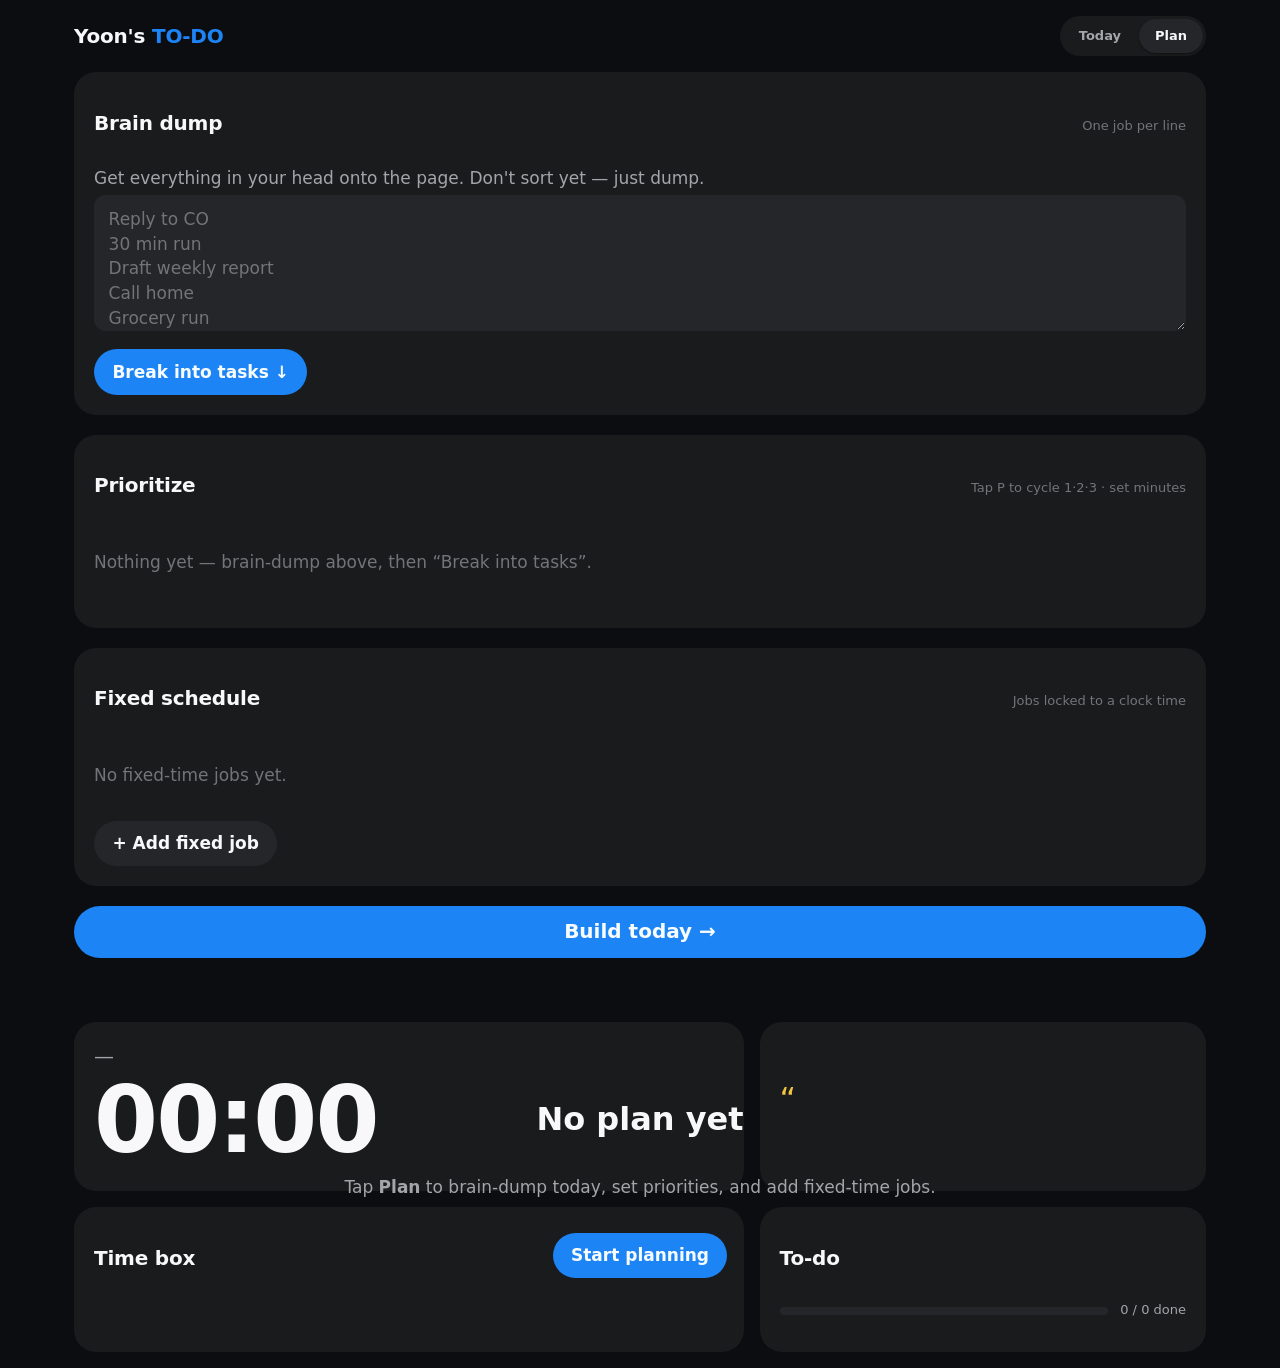
==== index.html @ 9e68013f "Yoon's TO-DO — first shot: iOS-dark timeboxing planner Single-page app: Plan (brain-dump → prioritiz" ====
<!DOCTYPE html>
<html lang="en">
<head>
  <meta charset="UTF-8" />
  <meta name="viewport" content="width=device-width, initial-scale=1, viewport-fit=cover" />
  <meta name="color-scheme" content="dark" />
  <meta name="apple-mobile-web-app-capable" content="yes" />
  <meta name="apple-mobile-web-app-status-bar-style" content="black-translucent" />
  <title>Yoon's TO-DO</title>
  <link rel="stylesheet" href="css/tokens.css" />
  <link rel="stylesheet" href="css/app.css" />
</head>
<body>
  <div class="app">
    <header class="topbar">
      <div class="brand">Yoon's <span>TO&#8209;DO</span></div>
      <nav class="seg" role="tablist" aria-label="Views">
        <button data-view="today" role="tab" aria-selected="true">Today</button>
        <button data-view="plan" role="tab" aria-selected="false">Plan</button>
      </nav>
    </header>

    <!-- ─────────────── PLAN ─────────────── -->
    <main id="view-plan" class="view" role="tabpanel" hidden>
      <section class="card">
        <div class="card__head">
          <h2 class="card__title">Brain dump</h2>
          <span class="card__hint">One job per line</span>
        </div>
        <p class="plan-intro">Get everything in your head onto the page. Don't sort yet — just dump.</p>
        <textarea id="brainDump" placeholder="Reply to CO&#10;30 min run&#10;Draft weekly report&#10;Call home&#10;Grocery run"></textarea>
        <div class="row-actions">
          <button id="btnAddTasks" class="btn btn--primary">Break into tasks &darr;</button>
        </div>
      </section>

      <section class="card">
        <div class="card__head">
          <h2 class="card__title">Prioritize</h2>
          <span class="card__hint">Tap P to cycle 1&middot;2&middot;3 &middot; set minutes</span>
        </div>
        <div id="prioList"></div>
      </section>

      <section class="card">
        <div class="card__head">
          <h2 class="card__title">Fixed schedule</h2>
          <span class="card__hint">Jobs locked to a clock time</span>
        </div>
        <div id="schedList"></div>
        <div class="row-actions">
          <button id="btnAddSched" class="btn">+ Add fixed job</button>
        </div>
      </section>

      <button id="btnBuild" class="btn btn--primary btn--block btn--lg">Build today &rarr;</button>
    </main>

    <!-- ─────────────── TODAY (dashboard) ─────────────── -->
    <main id="view-today" class="view" role="tabpanel" hidden>
      <section id="clockCard" class="card clockcard" hidden>
        <div id="clockDate" class="clock__date">&mdash;</div>
        <div id="clockTime" class="clock__time">00:00</div>
        <div id="clockSub" class="clock__sub"></div>
      </section>

      <button id="quoteCard" class="card quotecard" type="button" hidden aria-label="New quote">
        <div class="quote__mark" aria-hidden="true">&ldquo;</div>
        <div id="quoteText" class="quote__text"></div>
        <div id="quoteAttr" class="quote__attr"></div>
      </button>

      <section id="timeboxCard" class="card timebox" hidden>
        <div class="card__head">
          <h2 class="card__title">Time box</h2>
          <span class="card__hint">06:30&ndash;24:00 &middot; 15 min</span>
        </div>
        <div class="scroll"><div id="timeboxList"></div></div>
      </section>

      <section id="todoCard" class="card todo" hidden>
        <div class="card__head">
          <h2 class="card__title">To&#8209;do</h2>
        </div>
        <div class="progress">
          <div class="progress__bar"><div id="progressFill" class="progress__fill"></div></div>
          <span id="progressText" class="progress__text">0 / 0 done</span>
        </div>
        <div class="scroll"><div id="todoList"></div></div>
      </section>

      <div id="dashEmpty" class="dash-empty">
        <h2>No plan yet</h2>
        <p>Tap <b>Plan</b> to brain&#8209;dump today, set priorities, and add fixed&#8209;time jobs.</p>
        <button class="btn btn--primary" onclick="document.querySelector('.seg button[data-view=plan]').click()">Start planning</button>
      </div>
    </main>
  </div>

  <script src="js/app.js"></script>
</body>
</html>
---- css/tokens.css ----
/* Yoon's TO-DO — design tokens
   Theme: custom "iOS Dark" (system aesthetic — SF Pro, grouped dark surfaces,
   iOS system colours). Authored to honour Apple HIG dark mode; the pure-dark
   surfaces are intentional (the system look IS the design). */

:root {
  /* ---- Surfaces (iOS dark, slightly blue-cool) ---- */
  --color-bg:        oklch(16% 0.006 265);  /* app base   ~#1b1c1f  (not pure black: easier on the eyes) */
  --color-surface:   oklch(22% 0.006 265);  /* card       ~#2a2b2e  secondarySystemBackground */
  --color-surface-2: oklch(27% 0.007 265);  /* row hover  ~#37383b  tertiary */
  --color-rule:      oklch(32% 0.006 265);  /* separator  ~#444548 */
  --color-rule-2:    oklch(42% 0.006 265);  /* stronger border */

  /* ---- Text (iOS label hierarchy) ---- */
  --color-text:      oklch(98% 0.002 265);  /* label */
  --color-text-2:    oklch(72% 0.006 265);  /* secondaryLabel */
  --color-text-3:    oklch(56% 0.006 265);  /* tertiaryLabel */

  /* ---- iOS system accents ---- */
  --color-accent:     oklch(62% 0.19 255);  /* systemBlue  #0A84FF */
  --color-accent-ink: oklch(99% 0.01 255);  /* text on blue */
  --color-success:    oklch(78% 0.18 152);  /* systemGreen #30D158 */
  --color-danger:     oklch(64% 0.21 25);   /* systemRed   #FF453A */
  --color-amber:      oklch(84% 0.15 88);   /* systemYellow#FFD60A — the "Notes" accent */
  --color-focus:      oklch(70% 0.17 255);

  /* priority dots */
  --color-p1: oklch(64% 0.21 25);   /* red */
  --color-p2: oklch(76% 0.16 65);   /* orange */
  --color-p3: oklch(62% 0.19 255);  /* blue */

  /* ---- Type — native SF stack, no web fonts ---- */
  --font-system: -apple-system, BlinkMacSystemFont, "SF Pro Display", "SF Pro Text",
                 system-ui, "Segoe UI", "Helvetica Neue", Arial, sans-serif;
  --font-mono:   ui-monospace, "SF Mono", "SFMono-Regular", Menlo, Consolas, monospace;

  /* ---- Type scale (iOS-ish; body = 17px, friendly) ---- */
  --text-xs:   0.75rem;    /* 12 */
  --text-sm:   0.8125rem;  /* 13 — grouped section headers */
  --text-base: 1.0625rem;  /* 17 — iOS body */
  --text-md:   1.25rem;    /* 20 */
  --text-lg:   1.5rem;     /* 24 */
  --text-xl:   2rem;       /* 32 */
  --text-2xl:  2.75rem;    /* 44 */
  --text-clock: clamp(3.25rem, 11vw, 5.75rem);

  --w-regular: 400;
  --w-medium:  500;
  --w-semi:    600;
  --w-bold:    700;

  --lh-tight:   1.05;
  --lh-snug:    1.2;
  --lh-normal:  1.45;

  /* ---- Spacing (4-pt) ---- */
  --space-3xs: 0.125rem;
  --space-2xs: 0.25rem;
  --space-xs:  0.5rem;
  --space-sm:  0.75rem;
  --space-md:  1rem;
  --space-lg:  1.25rem;
  --space-xl:  1.75rem;
  --space-2xl: 2.5rem;
  --space-3xl: 4rem;

  /* ---- Shape (iOS continuous-corner widgets) ---- */
  --radius-card:  22px;
  --radius-inner: 14px;
  --radius-input: 12px;
  --radius-pill:  999px;

  --hairline: 1px;
  --tap: 44px;            /* HIG minimum tap target */

  --shadow-card: 0 1px 2px oklch(0% 0 0 / 0.4);

  /* ---- Motion ---- */
  --ease-out:    cubic-bezier(0.16, 1, 0.3, 1);
  --ease-in-out: cubic-bezier(0.65, 0, 0.35, 1);
  --dur-micro: 120ms;
  --dur-short: 220ms;
}
---- css/app.css ----
/* Hallmark · genre: modern-minimal (system) · macrostructure: Workbench (app-adapted)
 * theme: custom "iOS Dark" · accent: systemBlue · enrichment: none · nav: app segmented · footer: none
 * pre-emit critique: P4 H5 E4 S5 R5 V4
 */

*, *::before, *::after { box-sizing: border-box; }
html, body { overflow-x: clip; }
html { -webkit-text-size-adjust: 100%; }

body {
  margin: 0;
  min-height: 100dvh;
  background: var(--color-bg);
  color: var(--color-text);
  font-family: var(--font-system);
  font-size: var(--text-base);
  line-height: var(--lh-normal);
  -webkit-font-smoothing: antialiased;
  text-rendering: optimizeLegibility;
}

button, input, textarea, select { font: inherit; color: inherit; }
button { cursor: pointer; }

:focus-visible {
  outline: 2px solid var(--color-focus);
  outline-offset: 2px;
  border-radius: 4px;
}

/* ───────────────────────── App shell ───────────────────────── */

.app {
  min-height: 100dvh;
  display: flex;
  flex-direction: column;
  max-width: 1180px;
  margin-inline: auto;
  padding: env(safe-area-inset-top, 0) clamp(0.75rem, 3vw, 1.5rem) 0;
}

.topbar {
  flex: 0 0 auto;
  display: flex;
  align-items: center;
  justify-content: space-between;
  gap: var(--space-md);
  padding-block: var(--space-md);
}

.brand {
  font-size: var(--text-md);
  font-weight: var(--w-bold);
  letter-spacing: -0.01em;
}
.brand span { color: var(--color-accent); }

/* iOS segmented control */
.seg {
  display: inline-flex;
  background: var(--color-surface);
  padding: 3px;
  border-radius: var(--radius-pill);
  gap: 2px;
}
.seg button {
  border: 0;
  background: transparent;
  color: var(--color-text-2);
  font-weight: var(--w-semi);
  font-size: var(--text-sm);
  padding: 0.45rem 1rem;
  border-radius: var(--radius-pill);
  min-height: 34px;
  transition: background var(--dur-short) var(--ease-out), color var(--dur-short) var(--ease-out);
}
.seg button[aria-selected="true"] {
  background: var(--color-surface-2);
  color: var(--color-text);
  box-shadow: var(--shadow-card);
}

.view { flex: 1 1 auto; min-height: 0; }
.view[hidden] { display: none; }

/* Shared card */
.card {
  background: var(--color-surface);
  border-radius: var(--radius-card);
  padding: var(--space-lg);
}
.card__head {
  display: flex;
  align-items: baseline;
  justify-content: space-between;
  gap: var(--space-sm);
  margin-bottom: var(--space-sm);
}
.card__title {
  font-size: var(--text-md);
  font-weight: var(--w-bold);
  letter-spacing: -0.01em;
}
.card__hint { color: var(--color-text-3); font-size: var(--text-sm); }

/* iOS grouped section header */
.group-label {
  text-transform: uppercase;
  letter-spacing: 0.04em;
  font-size: var(--text-sm);
  font-weight: var(--w-semi);
  color: var(--color-text-3);
  padding: var(--space-sm) var(--space-2xs) var(--space-2xs);
}

/* ───────────────────────── Plan view ───────────────────────── */

#view-plan {
  overflow-y: auto;
  padding-bottom: var(--space-3xl);
  display: flex;
  flex-direction: column;
  gap: var(--space-lg);
  animation: fade var(--dur-short) var(--ease-out);
}
.plan-intro {
  color: var(--color-text-2);
  margin: 0 0 var(--space-2xs);
  font-size: var(--text-base);
}

textarea, input[type="text"], input[type="time"], input[type="number"], select {
  width: 100%;
  background: var(--color-surface-2);
  border: var(--hairline) solid transparent;
  border-radius: var(--radius-input);
  color: var(--color-text);
  padding: 0.7rem 0.85rem;
  min-height: var(--tap);
}
textarea {
  min-height: 8.5rem;
  resize: vertical;
  line-height: var(--lh-normal);
}
input::placeholder, textarea::placeholder { color: var(--color-text-3); }
input:focus-visible, textarea:focus-visible, select:focus-visible { border-color: var(--color-focus); outline: none; }

/* Buttons */
.btn {
  display: inline-flex;
  align-items: center;
  justify-content: center;
  gap: var(--space-xs);
  min-height: var(--tap);
  padding: 0.65rem 1.15rem;
  border: 0;
  border-radius: var(--radius-pill);
  font-weight: var(--w-semi);
  background: var(--color-surface-2);
  color: var(--color-text);
  transition: transform var(--dur-micro) var(--ease-out), filter var(--dur-micro) var(--ease-out);
}
.btn:active { transform: scale(0.97); }
.btn--primary { background: var(--color-accent); color: var(--color-accent-ink); }
.btn--primary:hover { filter: brightness(1.06); }
.btn--block { width: 100%; }
.btn--lg { font-size: var(--text-md); min-height: 52px; }

.row-actions { display: flex; gap: var(--space-sm); margin-top: var(--space-sm); flex-wrap: wrap; }

/* Editable list rows (plan) */
.editrow {
  display: grid;
  align-items: center;
  gap: var(--space-sm);
  padding: var(--space-sm) 0;
  border-top: var(--hairline) solid var(--color-rule);
}
.editrow:first-of-type { border-top: 0; }
.editrow--prio { grid-template-columns: auto 1fr auto auto auto; }
.editrow--sched { grid-template-columns: 1fr auto auto auto; }
.editrow input[type="time"], .editrow input[type="number"] { width: auto; min-width: 0; }
.editrow .mins { width: 5.5rem; }

.pdot {
  width: 26px; height: 26px; border-radius: 999px;
  border: 0; display: grid; place-items: center;
  font-size: var(--text-sm); font-weight: var(--w-bold);
  color: oklch(18% 0.02 265);
  background: var(--color-p2);
}
.pdot[data-p="1"] { background: var(--color-p1); }
.pdot[data-p="2"] { background: var(--color-p2); }
.pdot[data-p="3"] { background: var(--color-p3); color: var(--color-accent-ink); }

.iconbtn {
  width: var(--tap); height: var(--tap);
  border: 0; background: transparent; color: var(--color-text-3);
  border-radius: var(--radius-pill); font-size: var(--text-md);
  display: grid; place-items: center;
}
.iconbtn:hover { color: var(--color-danger); background: var(--color-surface-2); }

.empty { color: var(--color-text-3); padding: var(--space-md) 0; font-size: var(--text-base); }

/* ───────────────────────── Today / dashboard ───────────────────────── */

#view-today {
  display: grid;
  grid-template-columns: 1.5fr 1fr;
  grid-template-rows: auto minmax(0, 1fr);
  gap: var(--space-md);
  padding-bottom: var(--space-md);
  min-height: 0;
  animation: fade var(--dur-short) var(--ease-out);
}

/* clock card */
.clockcard {
  grid-column: 1; grid-row: 1;
  display: flex; flex-direction: column; justify-content: center;
  gap: var(--space-2xs);
}
.clock__date { color: var(--color-text-2); font-size: var(--text-md); font-weight: var(--w-medium); }
.clock__time {
  font-size: var(--text-clock);
  font-weight: var(--w-bold);
  line-height: 1;
  letter-spacing: -0.02em;
  font-variant-numeric: tabular-nums;
}
.clock__secs {
  font-size: 0.34em;
  font-weight: var(--w-semi);
  color: var(--color-text-3);
  vertical-align: super;
  margin-left: 0.18em;
}
.clock__sub {
  color: var(--color-text-3);
  font-size: var(--text-sm);
  font-variant-numeric: tabular-nums;
  display: flex; gap: var(--space-sm); flex-wrap: wrap; align-items: center;
}
.clock__sub .reset { color: var(--color-amber); }

/* quote card */
.quotecard {
  grid-column: 2; grid-row: 1;
  display: flex; flex-direction: column; justify-content: center;
  border: 0; text-align: left; width: 100%;
  background: var(--color-surface);
}
.quote__mark { color: var(--color-amber); font-size: var(--text-xl); line-height: 0.5; height: 0.7em; }
.quote__text { font-size: var(--text-md); font-weight: var(--w-semi); letter-spacing: -0.01em; }
.quote__attr { color: var(--color-text-2); font-size: var(--text-sm); margin-top: var(--space-xs); }
.quote__attr b { color: var(--color-text); font-weight: var(--w-semi); }

/* timebox + todo panels */
.timebox { grid-column: 1; grid-row: 2; min-height: 0; display: flex; flex-direction: column; }
.todo    { grid-column: 2; grid-row: 2; min-height: 0; display: flex; flex-direction: column; }
.timebox .scroll, .todo .scroll {
  overflow-y: auto;
  -webkit-overflow-scrolling: touch;
  margin: 0 calc(-1 * var(--space-2xs));
  padding: 0 var(--space-2xs);
}

/* a "list row" — used by timebox + todo */
.litem {
  display: grid;
  grid-template-columns: auto 1fr auto;
  align-items: center;
  gap: var(--space-sm);
  padding: var(--space-sm) var(--space-2xs);
  border-top: var(--hairline) solid var(--color-rule);
  min-height: var(--tap);
}
.litem:first-child { border-top: 0; }
.litem__time {
  font-variant-numeric: tabular-nums;
  font-size: var(--text-sm);
  color: var(--color-text-2);
  font-weight: var(--w-medium);
  white-space: nowrap;
}
.litem__title { font-weight: var(--w-medium); letter-spacing: -0.005em; }
.litem__meta { display: flex; align-items: center; gap: var(--space-xs); margin-top: 1px; }

.tag {
  font-size: var(--text-xs);
  font-weight: var(--w-semi);
  padding: 1px 7px;
  border-radius: var(--radius-pill);
  background: var(--color-surface-2);
  color: var(--color-text-2);
}
.tag--fixed { background: oklch(62% 0.19 255 / 0.18); color: oklch(75% 0.14 255); }
.tag--p1 { background: oklch(64% 0.21 25 / 0.2);  color: var(--color-p1); }
.tag--p2 { background: oklch(76% 0.16 65 / 0.2);  color: var(--color-p2); }
.tag--p3 { background: oklch(62% 0.19 255 / 0.18);color: oklch(75% 0.14 255); }
.tag--warn { background: oklch(84% 0.15 88 / 0.18); color: var(--color-amber); }

/* current block highlight */
.litem.is-now {
  background: oklch(62% 0.19 255 / 0.12);
  border-radius: var(--radius-inner);
  border-top-color: transparent;
}
.litem.is-now + .litem { border-top-color: transparent; }
.nowchip {
  font-size: var(--text-xs); font-weight: var(--w-bold);
  color: var(--color-accent-ink); background: var(--color-accent);
  padding: 1px 7px; border-radius: var(--radius-pill);
}

/* done state */
.litem.is-done .litem__title { color: var(--color-text-3); text-decoration: line-through; }
.litem.is-done .litem__time { color: var(--color-text-3); }

/* iOS check toggle */
.check {
  width: 28px; height: 28px; padding: 0;
  border-radius: var(--radius-pill);
  border: 2px solid var(--color-rule-2);
  background: transparent;
  display: grid; place-items: center;
  transition: background var(--dur-micro) var(--ease-out), border-color var(--dur-micro) var(--ease-out);
}
.check::after { content: "✓"; font-size: 15px; font-weight: var(--w-bold); color: transparent; line-height: 1; }
.check[aria-pressed="true"] { background: var(--color-success); border-color: var(--color-success); }
.check[aria-pressed="true"]::after { color: oklch(20% 0.05 152); }

/* progress */
.progress { display: flex; align-items: center; gap: var(--space-sm); margin-bottom: var(--space-sm); }
.progress__bar { flex: 1; height: 8px; border-radius: var(--radius-pill); background: var(--color-surface-2); overflow: hidden; }
.progress__fill { height: 100%; width: 0; background: var(--color-success); border-radius: var(--radius-pill); transition: width var(--dur-short) var(--ease-out); }
.progress__text { font-size: var(--text-sm); color: var(--color-text-2); font-variant-numeric: tabular-nums; white-space: nowrap; }

/* dashboard empty state */
.dash-empty {
  grid-column: 1 / -1; grid-row: 1 / -1;
  display: flex; flex-direction: column; align-items: center; justify-content: center;
  text-align: center; gap: var(--space-md); color: var(--color-text-2);
}
.dash-empty h2 { margin: 0; font-size: var(--text-xl); color: var(--color-text); }

@keyframes fade { from { opacity: 0; transform: translateY(6px); } to { opacity: 1; transform: none; } }

/* ───────────────────────── Responsive (iPad portrait / phone) ───────────────────────── */

@media (max-width: 860px) {
  #view-today {
    display: flex;
    flex-direction: column;
    overflow-y: auto;
    gap: var(--space-md);
  }
  .clockcard, .quotecard, .timebox, .todo { grid-column: auto; grid-row: auto; }
  .timebox .scroll, .todo .scroll { overflow: visible; }
  .editrow--prio { grid-template-columns: auto 1fr auto auto; }
  .editrow--prio .mins { grid-column: 2; width: 100%; }
}

@media (prefers-reduced-motion: reduce) {
  *, *::before, *::after { animation-duration: 0.01ms !important; transition-duration: 0.01ms !important; }
}
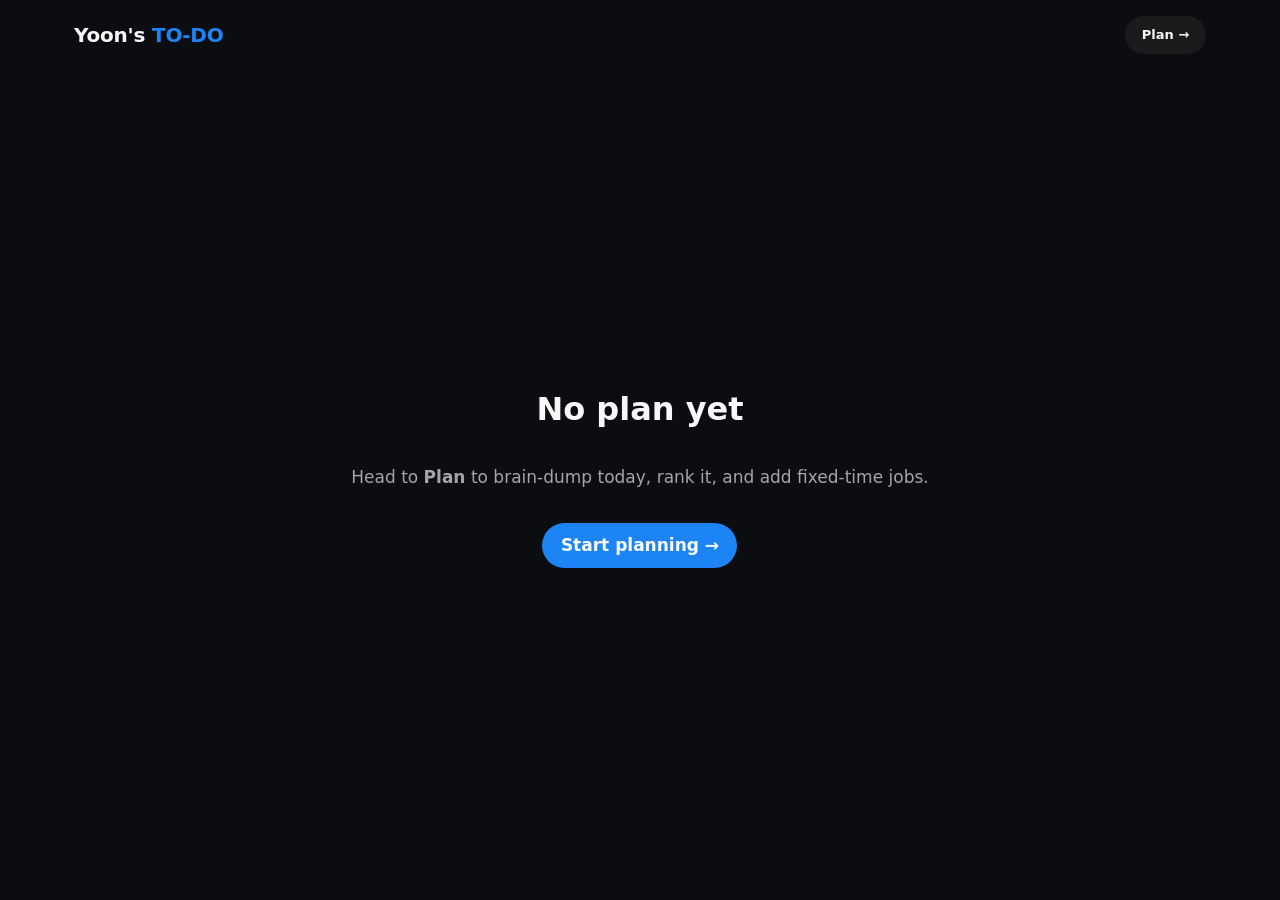
==== commit ead4babc: "Rebuild: two pages, drag-rank priorities, draggable calendar time box - Split into index.html (dashb" ====
--- a/index.html
+++ b/index.html
@@ -14,50 +14,10 @@
   <div class="app">
     <header class="topbar">
       <div class="brand">Yoon's <span>TO&#8209;DO</span></div>
-      <nav class="seg" role="tablist" aria-label="Views">
-        <button data-view="today" role="tab" aria-selected="true">Today</button>
-        <button data-view="plan" role="tab" aria-selected="false">Plan</button>
-      </nav>
+      <a class="navlink" href="plan.html">Plan &#8594;</a>
     </header>
 
-    <!-- ─────────────── PLAN ─────────────── -->
-    <main id="view-plan" class="view" role="tabpanel" hidden>
-      <section class="card">
-        <div class="card__head">
-          <h2 class="card__title">Brain dump</h2>
-          <span class="card__hint">One job per line</span>
-        </div>
-        <p class="plan-intro">Get everything in your head onto the page. Don't sort yet — just dump.</p>
-        <textarea id="brainDump" placeholder="Reply to CO&#10;30 min run&#10;Draft weekly report&#10;Call home&#10;Grocery run"></textarea>
-        <div class="row-actions">
-          <button id="btnAddTasks" class="btn btn--primary">Break into tasks &darr;</button>
-        </div>
-      </section>
-
-      <section class="card">
-        <div class="card__head">
-          <h2 class="card__title">Prioritize</h2>
-          <span class="card__hint">Tap P to cycle 1&middot;2&middot;3 &middot; set minutes</span>
-        </div>
-        <div id="prioList"></div>
-      </section>
-
-      <section class="card">
-        <div class="card__head">
-          <h2 class="card__title">Fixed schedule</h2>
-          <span class="card__hint">Jobs locked to a clock time</span>
-        </div>
-        <div id="schedList"></div>
-        <div class="row-actions">
-          <button id="btnAddSched" class="btn">+ Add fixed job</button>
-        </div>
-      </section>
-
-      <button id="btnBuild" class="btn btn--primary btn--block btn--lg">Build today &rarr;</button>
-    </main>
-
-    <!-- ─────────────── TODAY (dashboard) ─────────────── -->
-    <main id="view-today" class="view" role="tabpanel" hidden>
+    <main class="dash">
       <section id="clockCard" class="card clockcard" hidden>
         <div id="clockDate" class="clock__date">&mdash;</div>
         <div id="clockTime" class="clock__time">00:00</div>
@@ -73,15 +33,13 @@
       <section id="timeboxCard" class="card timebox" hidden>
         <div class="card__head">
           <h2 class="card__title">Time box</h2>
-          <span class="card__hint">06:30&ndash;24:00 &middot; 15 min</span>
+          <span class="card__hint">06:30&ndash;24:00 &middot; drag to reschedule</span>
         </div>
-        <div class="scroll"><div id="timeboxList"></div></div>
+        <div class="scroll"><div id="cal" class="cal"></div></div>
       </section>
 
       <section id="todoCard" class="card todo" hidden>
-        <div class="card__head">
-          <h2 class="card__title">To&#8209;do</h2>
-        </div>
+        <div class="card__head"><h2 class="card__title">To&#8209;do</h2></div>
         <div class="progress">
           <div class="progress__bar"><div id="progressFill" class="progress__fill"></div></div>
           <span id="progressText" class="progress__text">0 / 0 done</span>
@@ -91,12 +49,13 @@
 
       <div id="dashEmpty" class="dash-empty">
         <h2>No plan yet</h2>
-        <p>Tap <b>Plan</b> to brain&#8209;dump today, set priorities, and add fixed&#8209;time jobs.</p>
-        <button class="btn btn--primary" onclick="document.querySelector('.seg button[data-view=plan]').click()">Start planning</button>
+        <p>Head to <b>Plan</b> to brain&#8209;dump today, rank it, and add fixed&#8209;time jobs.</p>
+        <a class="btn btn--primary" href="plan.html">Start planning &#8594;</a>
       </div>
     </main>
   </div>
 
-  <script src="js/app.js"></script>
+  <script src="js/store.js"></script>
+  <script src="js/dash.js"></script>
 </body>
 </html>
--- a/css/app.css
+++ b/css/app.css
@@ -1,11 +1,12 @@
 /* Hallmark · genre: modern-minimal (system) · macrostructure: Workbench (app-adapted)
- * theme: custom "iOS Dark" · accent: systemBlue · enrichment: none · nav: app segmented · footer: none
+ * theme: custom "iOS Dark" · accent: systemBlue · enrichment: none · nav: app links · footer: none
  * pre-emit critique: P4 H5 E4 S5 R5 V4
  */
 
 *, *::before, *::after { box-sizing: border-box; }
 html, body { overflow-x: clip; }
 html { -webkit-text-size-adjust: 100%; }
+[hidden] { display: none !important; }
 
 body {
   margin: 0;
@@ -21,15 +22,9 @@
 
 button, input, textarea, select { font: inherit; color: inherit; }
 button { cursor: pointer; }
-
-:focus-visible {
-  outline: 2px solid var(--color-focus);
-  outline-offset: 2px;
-  border-radius: 4px;
-}
-
-/* ───────────────────────── App shell ───────────────────────── */
-
+:focus-visible { outline: 2px solid var(--color-focus); outline-offset: 2px; border-radius: 4px; }
+
+/* ── App shell ── */
 .app {
   min-height: 100dvh;
   display: flex;
@@ -38,294 +33,194 @@
   margin-inline: auto;
   padding: env(safe-area-inset-top, 0) clamp(0.75rem, 3vw, 1.5rem) 0;
 }
-
 .topbar {
   flex: 0 0 auto;
-  display: flex;
-  align-items: center;
-  justify-content: space-between;
-  gap: var(--space-md);
+  display: flex; align-items: center; justify-content: space-between; gap: var(--space-md);
   padding-block: var(--space-md);
 }
-
-.brand {
-  font-size: var(--text-md);
-  font-weight: var(--w-bold);
-  letter-spacing: -0.01em;
-}
+.brand { font-size: var(--text-md); font-weight: var(--w-bold); letter-spacing: -0.01em; }
 .brand span { color: var(--color-accent); }
 
-/* iOS segmented control */
-.seg {
-  display: inline-flex;
-  background: var(--color-surface);
-  padding: 3px;
-  border-radius: var(--radius-pill);
-  gap: 2px;
-}
-.seg button {
-  border: 0;
-  background: transparent;
-  color: var(--color-text-2);
-  font-weight: var(--w-semi);
-  font-size: var(--text-sm);
-  padding: 0.45rem 1rem;
-  border-radius: var(--radius-pill);
-  min-height: 34px;
-  transition: background var(--dur-short) var(--ease-out), color var(--dur-short) var(--ease-out);
-}
-.seg button[aria-selected="true"] {
-  background: var(--color-surface-2);
-  color: var(--color-text);
-  box-shadow: var(--shadow-card);
-}
-
-.view { flex: 1 1 auto; min-height: 0; }
-.view[hidden] { display: none; }
-
-/* Shared card */
-.card {
-  background: var(--color-surface);
-  border-radius: var(--radius-card);
-  padding: var(--space-lg);
-}
-.card__head {
-  display: flex;
-  align-items: baseline;
-  justify-content: space-between;
-  gap: var(--space-sm);
-  margin-bottom: var(--space-sm);
-}
-.card__title {
-  font-size: var(--text-md);
-  font-weight: var(--w-bold);
-  letter-spacing: -0.01em;
-}
+.navlink {
+  display: inline-flex; align-items: center; min-height: 38px;
+  padding: 0.4rem 1.05rem; border-radius: var(--radius-pill);
+  background: var(--color-surface); color: var(--color-text);
+  font-weight: var(--w-semi); font-size: var(--text-sm); text-decoration: none;
+  transition: filter var(--dur-micro) var(--ease-out);
+}
+.navlink:hover { filter: brightness(1.12); }
+.navlink--primary { background: var(--color-accent); color: var(--color-accent-ink); }
+
+.dash, .planwrap { flex: 1 1 auto; min-height: 0; }
+
+/* ── Cards ── */
+.card { background: var(--color-surface); border-radius: var(--radius-card); padding: var(--space-lg); }
+.card__head { display: flex; align-items: baseline; justify-content: space-between; gap: var(--space-sm); margin-bottom: var(--space-sm); }
+.card__title { font-size: var(--text-md); font-weight: var(--w-bold); letter-spacing: -0.01em; }
 .card__hint { color: var(--color-text-3); font-size: var(--text-sm); }
-
-/* iOS grouped section header */
 .group-label {
-  text-transform: uppercase;
-  letter-spacing: 0.04em;
-  font-size: var(--text-sm);
-  font-weight: var(--w-semi);
-  color: var(--color-text-3);
-  padding: var(--space-sm) var(--space-2xs) var(--space-2xs);
-}
-
-/* ───────────────────────── Plan view ───────────────────────── */
-
-#view-plan {
-  overflow-y: auto;
-  padding-bottom: var(--space-3xl);
-  display: flex;
-  flex-direction: column;
-  gap: var(--space-lg);
+  text-transform: uppercase; letter-spacing: 0.04em; font-size: var(--text-sm);
+  font-weight: var(--w-semi); color: var(--color-text-3); padding: var(--space-sm) var(--space-2xs) var(--space-2xs);
+}
+
+/* ── Plan screen ── */
+.planwrap {
+  overflow-y: auto; padding-bottom: var(--space-3xl);
+  display: flex; flex-direction: column; gap: var(--space-lg);
   animation: fade var(--dur-short) var(--ease-out);
 }
-.plan-intro {
-  color: var(--color-text-2);
-  margin: 0 0 var(--space-2xs);
-  font-size: var(--text-base);
-}
+.plan-intro { color: var(--color-text-2); margin: 0 0 var(--space-2xs); }
 
 textarea, input[type="text"], input[type="time"], input[type="number"], select {
-  width: 100%;
-  background: var(--color-surface-2);
-  border: var(--hairline) solid transparent;
-  border-radius: var(--radius-input);
-  color: var(--color-text);
-  padding: 0.7rem 0.85rem;
-  min-height: var(--tap);
-}
-textarea {
-  min-height: 8.5rem;
-  resize: vertical;
-  line-height: var(--lh-normal);
-}
+  width: 100%; background: var(--color-surface-2);
+  border: var(--hairline) solid transparent; border-radius: var(--radius-input);
+  color: var(--color-text); padding: 0.7rem 0.85rem; min-height: var(--tap);
+}
+textarea { min-height: 8.5rem; resize: vertical; line-height: var(--lh-normal); }
 input::placeholder, textarea::placeholder { color: var(--color-text-3); }
 input:focus-visible, textarea:focus-visible, select:focus-visible { border-color: var(--color-focus); outline: none; }
 
-/* Buttons */
 .btn {
-  display: inline-flex;
-  align-items: center;
-  justify-content: center;
-  gap: var(--space-xs);
-  min-height: var(--tap);
-  padding: 0.65rem 1.15rem;
-  border: 0;
-  border-radius: var(--radius-pill);
-  font-weight: var(--w-semi);
-  background: var(--color-surface-2);
-  color: var(--color-text);
-  transition: transform var(--dur-micro) var(--ease-out), filter var(--dur-micro) var(--ease-out);
+  display: inline-flex; align-items: center; justify-content: center; gap: var(--space-xs);
+  min-height: var(--tap); padding: 0.65rem 1.15rem; border: 0; border-radius: var(--radius-pill);
+  font-weight: var(--w-semi); background: var(--color-surface-2); color: var(--color-text);
+  text-decoration: none; transition: transform var(--dur-micro) var(--ease-out), filter var(--dur-micro) var(--ease-out);
 }
 .btn:active { transform: scale(0.97); }
 .btn--primary { background: var(--color-accent); color: var(--color-accent-ink); }
 .btn--primary:hover { filter: brightness(1.06); }
 .btn--block { width: 100%; }
 .btn--lg { font-size: var(--text-md); min-height: 52px; }
-
 .row-actions { display: flex; gap: var(--space-sm); margin-top: var(--space-sm); flex-wrap: wrap; }
 
-/* Editable list rows (plan) */
+/* editable rows */
 .editrow {
-  display: grid;
-  align-items: center;
-  gap: var(--space-sm);
-  padding: var(--space-sm) 0;
-  border-top: var(--hairline) solid var(--color-rule);
+  display: grid; align-items: center; gap: var(--space-sm);
+  padding: var(--space-sm) 0; border-top: var(--hairline) solid var(--color-rule);
 }
 .editrow:first-of-type { border-top: 0; }
-.editrow--prio { grid-template-columns: auto 1fr auto auto auto; }
+.editrow--prio { grid-template-columns: auto auto 1fr auto auto auto; }
 .editrow--sched { grid-template-columns: 1fr auto auto auto; }
 .editrow input[type="time"], .editrow input[type="number"] { width: auto; min-width: 0; }
-.editrow .mins { width: 5.5rem; }
+.editrow .mins { width: 5rem; }
+.editrow.dragging { opacity: 0.6; background: var(--color-surface-2); border-radius: var(--radius-inner); }
+.unit { color: var(--color-text-3); font-size: var(--text-sm); }
+
+.drag {
+  width: var(--tap); height: var(--tap); border: 0; background: transparent;
+  color: var(--color-text-3); font-size: var(--text-md); border-radius: var(--radius-pill);
+  display: grid; place-items: center; cursor: grab; touch-action: none;
+}
+.drag:active { cursor: grabbing; }
 
 .pdot {
-  width: 26px; height: 26px; border-radius: 999px;
-  border: 0; display: grid; place-items: center;
-  font-size: var(--text-sm); font-weight: var(--w-bold);
-  color: oklch(18% 0.02 265);
-  background: var(--color-p2);
+  width: 28px; height: 28px; border-radius: var(--radius-pill); border: 0;
+  display: grid; place-items: center; font-size: var(--text-sm); font-weight: var(--w-bold);
+  color: oklch(18% 0.02 265); background: var(--color-p2);
 }
 .pdot[data-p="1"] { background: var(--color-p1); }
 .pdot[data-p="2"] { background: var(--color-p2); }
 .pdot[data-p="3"] { background: var(--color-p3); color: var(--color-accent-ink); }
+.pdot[data-p="0"] { background: var(--color-surface-2); color: var(--color-text-2); }
 
 .iconbtn {
-  width: var(--tap); height: var(--tap);
-  border: 0; background: transparent; color: var(--color-text-3);
-  border-radius: var(--radius-pill); font-size: var(--text-md);
+  width: var(--tap); height: var(--tap); border: 0; background: transparent;
+  color: var(--color-text-3); border-radius: var(--radius-pill); font-size: var(--text-md);
   display: grid; place-items: center;
 }
 .iconbtn:hover { color: var(--color-danger); background: var(--color-surface-2); }
-
-.empty { color: var(--color-text-3); padding: var(--space-md) 0; font-size: var(--text-base); }
-
-/* ───────────────────────── Today / dashboard ───────────────────────── */
-
-#view-today {
+.empty { color: var(--color-text-3); padding: var(--space-md) 0; }
+
+/* ── Dashboard grid ── */
+.dash {
   display: grid;
-  grid-template-columns: 1.5fr 1fr;
+  grid-template-columns: 1.7fr 1fr;
   grid-template-rows: auto minmax(0, 1fr);
   gap: var(--space-md);
   padding-bottom: var(--space-md);
   min-height: 0;
   animation: fade var(--dur-short) var(--ease-out);
 }
-
-/* clock card */
-.clockcard {
-  grid-column: 1; grid-row: 1;
-  display: flex; flex-direction: column; justify-content: center;
-  gap: var(--space-2xs);
-}
+.clockcard { grid-column: 1; grid-row: 1; display: flex; flex-direction: column; justify-content: center; gap: var(--space-2xs); }
 .clock__date { color: var(--color-text-2); font-size: var(--text-md); font-weight: var(--w-medium); }
-.clock__time {
-  font-size: var(--text-clock);
-  font-weight: var(--w-bold);
-  line-height: 1;
-  letter-spacing: -0.02em;
-  font-variant-numeric: tabular-nums;
-}
-.clock__secs {
-  font-size: 0.34em;
-  font-weight: var(--w-semi);
-  color: var(--color-text-3);
-  vertical-align: super;
-  margin-left: 0.18em;
-}
-.clock__sub {
-  color: var(--color-text-3);
-  font-size: var(--text-sm);
-  font-variant-numeric: tabular-nums;
-  display: flex; gap: var(--space-sm); flex-wrap: wrap; align-items: center;
-}
+.clock__time { font-size: var(--text-clock); font-weight: var(--w-bold); line-height: 1; letter-spacing: -0.02em; font-variant-numeric: tabular-nums; }
+.clock__secs { font-size: 0.34em; font-weight: var(--w-semi); color: var(--color-text-3); vertical-align: super; margin-left: 0.18em; }
+.clock__sub { color: var(--color-text-3); font-size: var(--text-sm); font-variant-numeric: tabular-nums; display: flex; gap: var(--space-sm); flex-wrap: wrap; align-items: center; }
 .clock__sub .reset { color: var(--color-amber); }
 
-/* quote card */
-.quotecard {
-  grid-column: 2; grid-row: 1;
-  display: flex; flex-direction: column; justify-content: center;
-  border: 0; text-align: left; width: 100%;
-  background: var(--color-surface);
-}
+.quotecard { grid-column: 2; grid-row: 1; display: flex; flex-direction: column; justify-content: center; border: 0; text-align: left; width: 100%; background: var(--color-surface); }
 .quote__mark { color: var(--color-amber); font-size: var(--text-xl); line-height: 0.5; height: 0.7em; }
 .quote__text { font-size: var(--text-md); font-weight: var(--w-semi); letter-spacing: -0.01em; }
 .quote__attr { color: var(--color-text-2); font-size: var(--text-sm); margin-top: var(--space-xs); }
 .quote__attr b { color: var(--color-text); font-weight: var(--w-semi); }
 
-/* timebox + todo panels */
 .timebox { grid-column: 1; grid-row: 2; min-height: 0; display: flex; flex-direction: column; }
 .todo    { grid-column: 2; grid-row: 2; min-height: 0; display: flex; flex-direction: column; }
 .timebox .scroll, .todo .scroll {
-  overflow-y: auto;
-  -webkit-overflow-scrolling: touch;
-  margin: 0 calc(-1 * var(--space-2xs));
-  padding: 0 var(--space-2xs);
-}
-
-/* a "list row" — used by timebox + todo */
+  overflow-y: auto; -webkit-overflow-scrolling: touch; flex: 1; min-height: 0;
+  margin: 0 calc(-1 * var(--space-2xs)); padding: 0 var(--space-2xs);
+}
+
+/* ── Calendar time box ── */
+.cal {
+  position: relative; margin-left: 54px;
+  background-image: repeating-linear-gradient(to bottom, var(--color-rule) 0 1px, transparent 1px 26px);
+}
+.hourline { position: absolute; left: 0; right: 0; border-top: 1px solid var(--color-rule-2); pointer-events: none; }
+.hourlabel { position: absolute; left: -54px; width: 46px; text-align: right; transform: translateY(-0.6em);
+  font-size: var(--text-xs); color: var(--color-text-3); font-variant-numeric: tabular-nums; pointer-events: none; }
+
+.block {
+  position: absolute; box-sizing: border-box;
+  display: flex; gap: 6px; align-items: flex-start;
+  padding: 4px 7px; border-radius: 10px;
+  background: var(--color-surface-2); border-left: 3px solid var(--color-accent);
+  overflow: hidden; cursor: grab; touch-action: none;
+  transition: box-shadow var(--dur-micro) var(--ease-out);
+}
+.block:active { cursor: grabbing; }
+.block.dragging { z-index: 6; box-shadow: 0 10px 24px oklch(0% 0 0 / 0.55); }
+.block--fixed { background: oklch(62% 0.19 255 / 0.16); border-left-color: var(--color-accent); }
+.block--p1 { border-left-color: var(--color-p1); }
+.block--p2 { border-left-color: var(--color-p2); }
+.block--p3 { border-left-color: var(--color-p3); }
+.block--px { border-left-color: var(--color-rule-2); }
+.block.is-now { outline: 2px solid var(--color-accent); outline-offset: -2px; }
+.block.is-done { opacity: 0.5; }
+.block.is-done .block__title { text-decoration: line-through; }
+.block__main { flex: 1; min-width: 0; }
+.block__t { font-size: var(--text-xs); color: var(--color-text-2); font-variant-numeric: tabular-nums; white-space: nowrap; overflow: hidden; text-overflow: ellipsis; }
+.block__title { font-size: var(--text-sm); font-weight: var(--w-semi); white-space: nowrap; overflow: hidden; text-overflow: ellipsis; }
+.block .check { width: 22px; height: 22px; flex: 0 0 auto; }
+.block .check::after { font-size: 12px; }
+
+.nowline { position: absolute; left: 0; right: 0; height: 0; border-top: 2px solid var(--color-danger); z-index: 5; pointer-events: none; }
+.nowline::before { content: ""; position: absolute; left: -5px; top: -5px; width: 9px; height: 9px; border-radius: var(--radius-pill); background: var(--color-danger); }
+
+/* ── To-do list rows ── */
 .litem {
-  display: grid;
-  grid-template-columns: auto 1fr auto;
-  align-items: center;
-  gap: var(--space-sm);
-  padding: var(--space-sm) var(--space-2xs);
-  border-top: var(--hairline) solid var(--color-rule);
-  min-height: var(--tap);
+  display: grid; grid-template-columns: auto 1fr auto; align-items: center; gap: var(--space-sm);
+  padding: var(--space-sm) var(--space-2xs); border-top: var(--hairline) solid var(--color-rule); min-height: var(--tap);
 }
 .litem:first-child { border-top: 0; }
-.litem__time {
-  font-variant-numeric: tabular-nums;
-  font-size: var(--text-sm);
-  color: var(--color-text-2);
-  font-weight: var(--w-medium);
-  white-space: nowrap;
-}
+.litem__time { font-variant-numeric: tabular-nums; font-size: var(--text-sm); color: var(--color-text-2); font-weight: var(--w-medium); white-space: nowrap; }
 .litem__title { font-weight: var(--w-medium); letter-spacing: -0.005em; }
 .litem__meta { display: flex; align-items: center; gap: var(--space-xs); margin-top: 1px; }
-
-.tag {
-  font-size: var(--text-xs);
-  font-weight: var(--w-semi);
-  padding: 1px 7px;
-  border-radius: var(--radius-pill);
-  background: var(--color-surface-2);
-  color: var(--color-text-2);
-}
+.litem.is-done .litem__title { color: var(--color-text-3); text-decoration: line-through; }
+.litem.is-done .litem__time { color: var(--color-text-3); }
+
+.tag { font-size: var(--text-xs); font-weight: var(--w-semi); padding: 1px 7px; border-radius: var(--radius-pill); background: var(--color-surface-2); color: var(--color-text-2); }
 .tag--fixed { background: oklch(62% 0.19 255 / 0.18); color: oklch(75% 0.14 255); }
 .tag--p1 { background: oklch(64% 0.21 25 / 0.2);  color: var(--color-p1); }
 .tag--p2 { background: oklch(76% 0.16 65 / 0.2);  color: var(--color-p2); }
 .tag--p3 { background: oklch(62% 0.19 255 / 0.18);color: oklch(75% 0.14 255); }
+.tag--px { background: var(--color-surface-2); color: var(--color-text-2); }
 .tag--warn { background: oklch(84% 0.15 88 / 0.18); color: var(--color-amber); }
-
-/* current block highlight */
-.litem.is-now {
-  background: oklch(62% 0.19 255 / 0.12);
-  border-radius: var(--radius-inner);
-  border-top-color: transparent;
-}
-.litem.is-now + .litem { border-top-color: transparent; }
-.nowchip {
-  font-size: var(--text-xs); font-weight: var(--w-bold);
-  color: var(--color-accent-ink); background: var(--color-accent);
-  padding: 1px 7px; border-radius: var(--radius-pill);
-}
-
-/* done state */
-.litem.is-done .litem__title { color: var(--color-text-3); text-decoration: line-through; }
-.litem.is-done .litem__time { color: var(--color-text-3); }
 
 /* iOS check toggle */
 .check {
-  width: 28px; height: 28px; padding: 0;
-  border-radius: var(--radius-pill);
-  border: 2px solid var(--color-rule-2);
-  background: transparent;
-  display: grid; place-items: center;
+  width: 28px; height: 28px; padding: 0; border-radius: var(--radius-pill);
+  border: 2px solid var(--color-rule-2); background: transparent; display: grid; place-items: center;
   transition: background var(--dur-micro) var(--ease-out), border-color var(--dur-micro) var(--ease-out);
 }
 .check::after { content: "✓"; font-size: 15px; font-weight: var(--w-bold); color: transparent; line-height: 1; }
@@ -339,28 +234,18 @@
 .progress__text { font-size: var(--text-sm); color: var(--color-text-2); font-variant-numeric: tabular-nums; white-space: nowrap; }
 
 /* dashboard empty state */
-.dash-empty {
-  grid-column: 1 / -1; grid-row: 1 / -1;
-  display: flex; flex-direction: column; align-items: center; justify-content: center;
-  text-align: center; gap: var(--space-md); color: var(--color-text-2);
-}
+.dash-empty { grid-column: 1 / -1; grid-row: 1 / -1; display: flex; flex-direction: column; align-items: center; justify-content: center; text-align: center; gap: var(--space-md); color: var(--color-text-2); }
 .dash-empty h2 { margin: 0; font-size: var(--text-xl); color: var(--color-text); }
 
 @keyframes fade { from { opacity: 0; transform: translateY(6px); } to { opacity: 1; transform: none; } }
 
-/* ───────────────────────── Responsive (iPad portrait / phone) ───────────────────────── */
-
+/* ── Responsive (iPad portrait / phone) ── */
 @media (max-width: 860px) {
-  #view-today {
-    display: flex;
-    flex-direction: column;
-    overflow-y: auto;
-    gap: var(--space-md);
-  }
+  .dash { display: flex; flex-direction: column; overflow-y: auto; gap: var(--space-md); }
   .clockcard, .quotecard, .timebox, .todo { grid-column: auto; grid-row: auto; }
-  .timebox .scroll, .todo .scroll { overflow: visible; }
-  .editrow--prio { grid-template-columns: auto 1fr auto auto; }
-  .editrow--prio .mins { grid-column: 2; width: 100%; }
+  .timebox { min-height: 60vh; }
+  .editrow--prio { display: flex; flex-wrap: wrap; align-items: center; }
+  .editrow--prio input[type="text"] { flex: 1 1 8rem; }
 }
 
 @media (prefers-reduced-motion: reduce) {
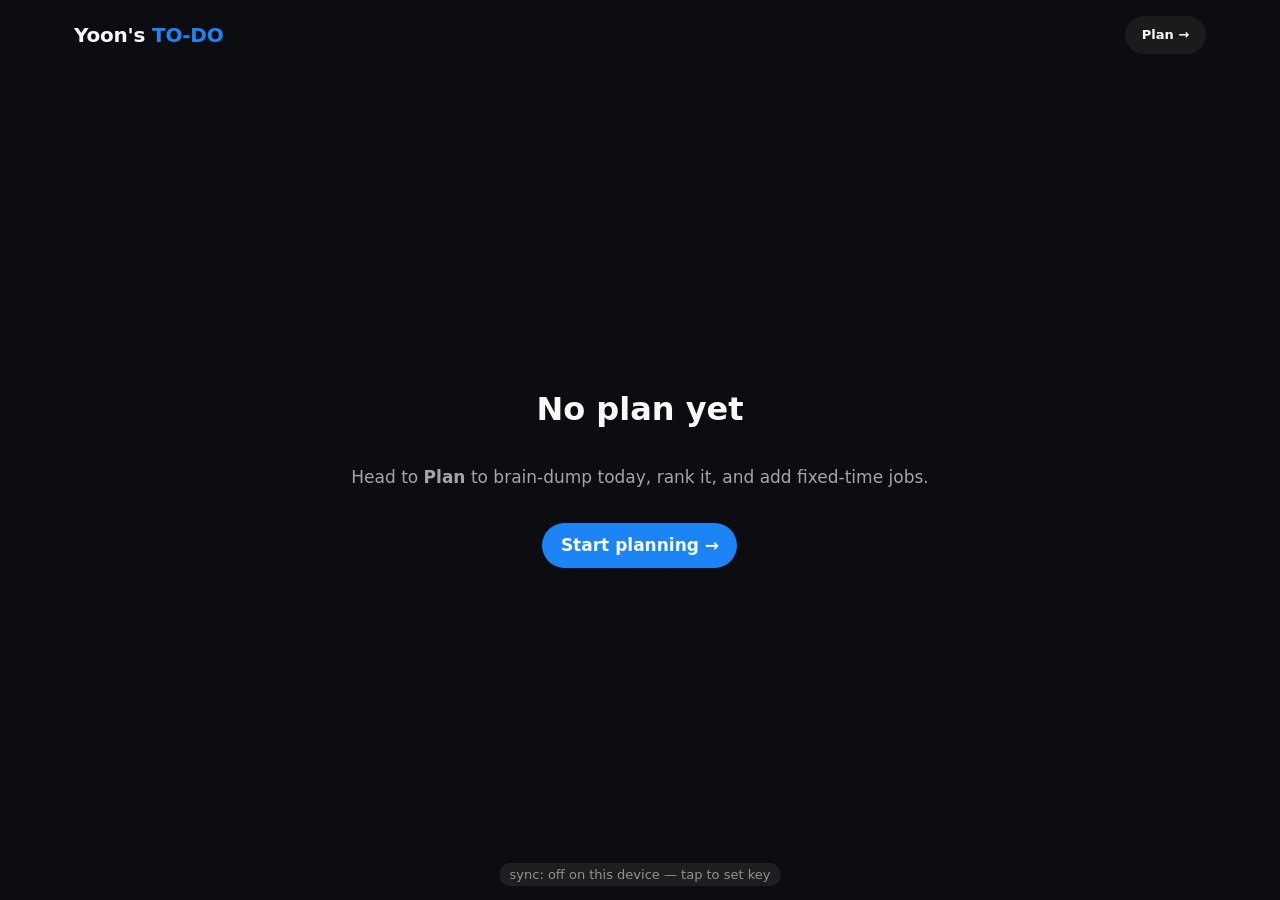
==== commit 5acd06a6: "sync: tap-to-set-key label for Home Screen apps, visible label, cache-busted scripts Co-Authored-By:" ====
--- a/index.html
+++ b/index.html
@@ -55,7 +55,8 @@
     </main>
   </div>
 
-  <script src="js/store.js"></script>
+  <script src="js/store.js?v=4"></script>
+  <script src="js/sync.js?v=4" defer></script>
   <script src="js/dash.js"></script>
 </body>
 </html>
--- a/css/app.css
+++ b/css/app.css
@@ -164,7 +164,8 @@
 /* ── Calendar time box ── */
 .cal {
   position: relative; margin-left: 54px;
-  background-image: repeating-linear-gradient(to bottom, var(--color-rule) 0 1px, transparent 1px 26px);
+  /* gridline every 14px = one 15-min block — must match SLOT_PX in dash.js */
+  background-image: repeating-linear-gradient(to bottom, var(--color-rule) 0 1px, transparent 1px 14px);
 }
 .hourline { position: absolute; left: 0; right: 0; border-top: 1px solid var(--color-rule-2); pointer-events: none; }
 .hourlabel { position: absolute; left: -54px; width: 46px; text-align: right; transform: translateY(-0.6em);
@@ -173,11 +174,12 @@
 .block {
   position: absolute; box-sizing: border-box;
   display: flex; gap: 6px; align-items: flex-start;
-  padding: 4px 7px; border-radius: 10px;
+  padding: 2px 7px; border-radius: 8px;
   background: var(--color-surface-2); border-left: 3px solid var(--color-accent);
   overflow: hidden; cursor: grab; touch-action: none;
   transition: box-shadow var(--dur-micro) var(--ease-out);
 }
+.block__t, .block__title { line-height: 1.15; }
 .block:active { cursor: grabbing; }
 .block.dragging { z-index: 6; box-shadow: 0 10px 24px oklch(0% 0 0 / 0.55); }
 .block--fixed { background: oklch(62% 0.19 255 / 0.16); border-left-color: var(--color-accent); }
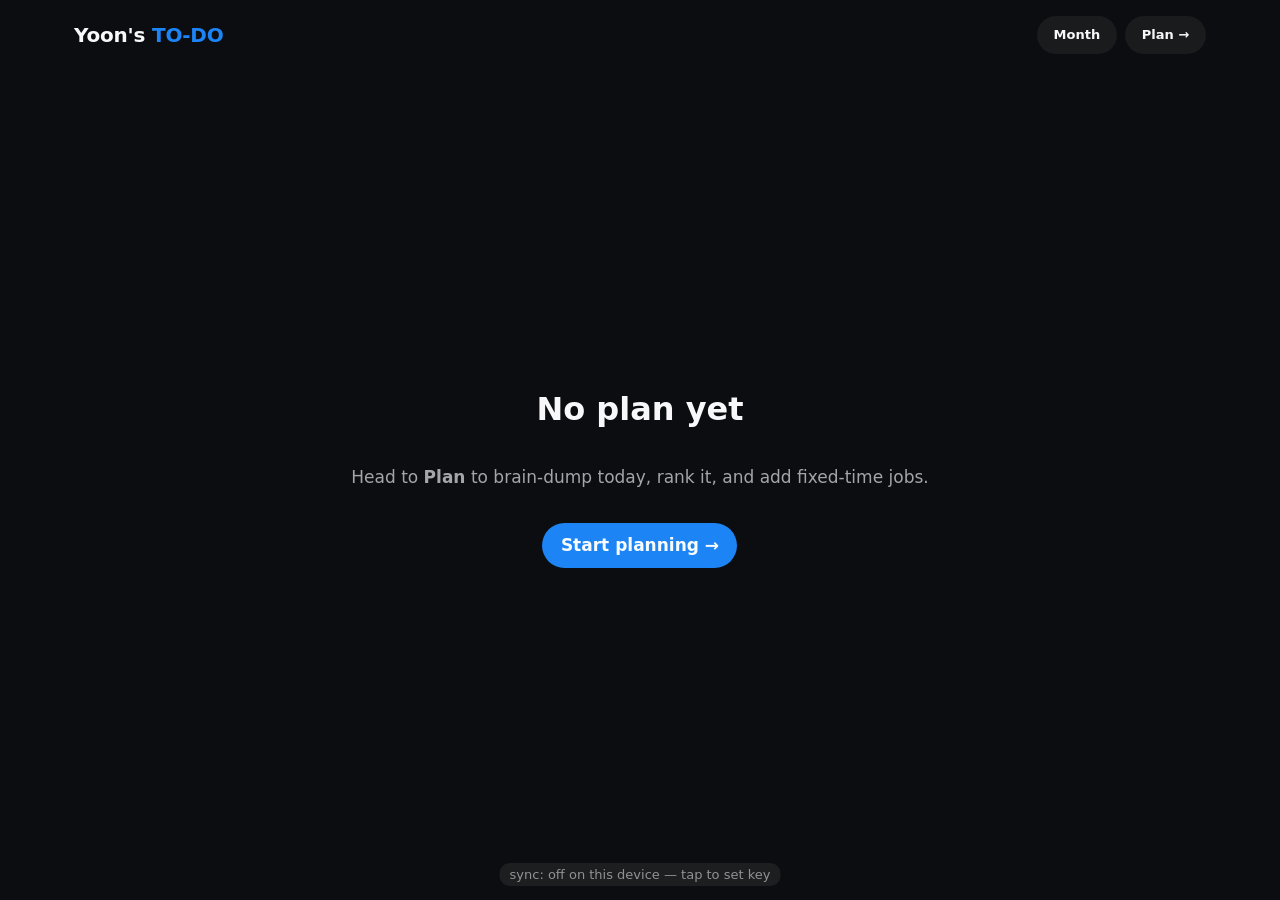
==== commit 4175e1cc: "Month page: days-long planner (Altman year/month/day lists, Musk delete-first) Up to 3 month goals, " ====
--- a/index.html
+++ b/index.html
@@ -14,7 +14,8 @@
   <div class="app">
     <header class="topbar">
       <div class="brand">Yoon's <span>TO&#8209;DO</span></div>
-      <a class="navlink" href="plan.html">Plan &#8594;</a>
+      <div class="navs"><a class="navlink" href="month.html">Month</a>
+      <a class="navlink" href="plan.html">Plan &#8594;</a></div>
     </header>
 
     <main class="dash">
--- a/css/app.css
+++ b/css/app.css
@@ -49,6 +49,7 @@
   transition: filter var(--dur-micro) var(--ease-out);
 }
 .navlink:hover { filter: brightness(1.12); }
+.navs { display: flex; gap: var(--space-xs); }
 .navlink--primary { background: var(--color-accent); color: var(--color-accent-ink); }
 
 .dash, .planwrap { flex: 1 1 auto; min-height: 0; }
